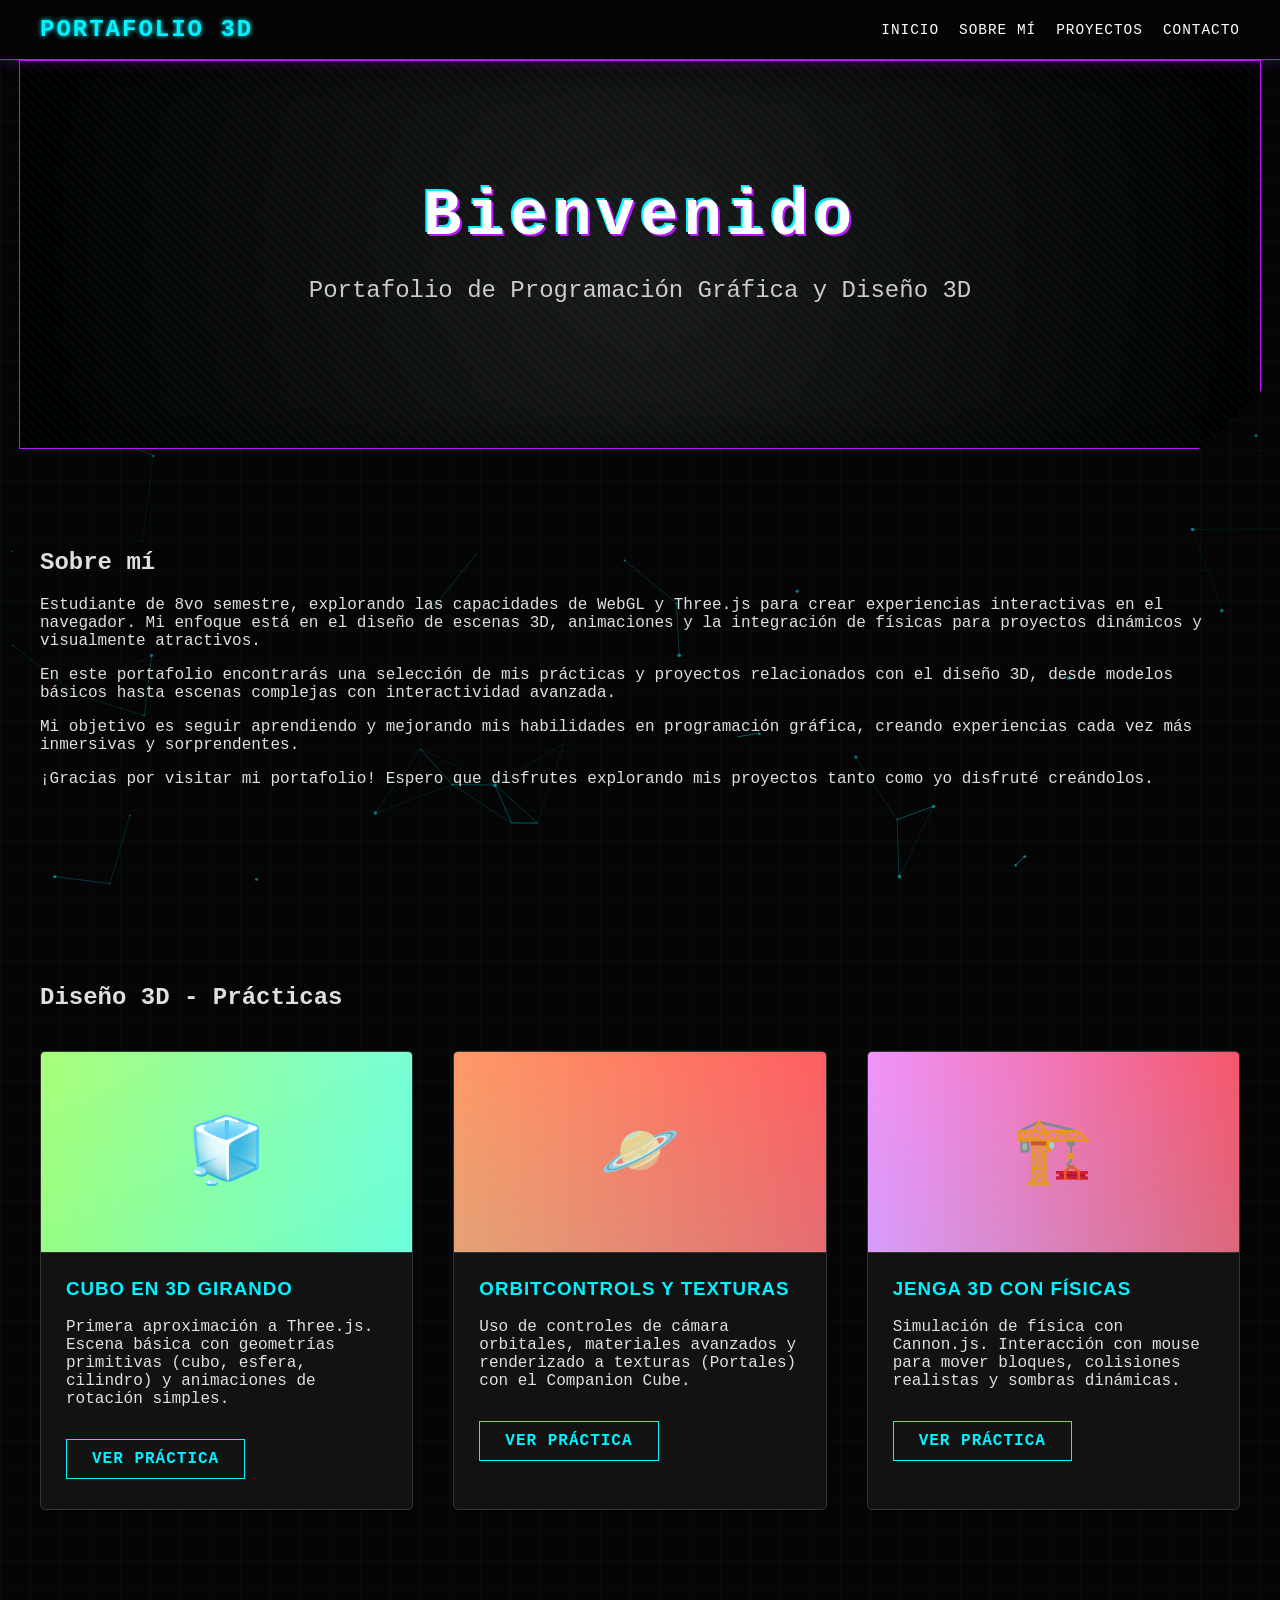
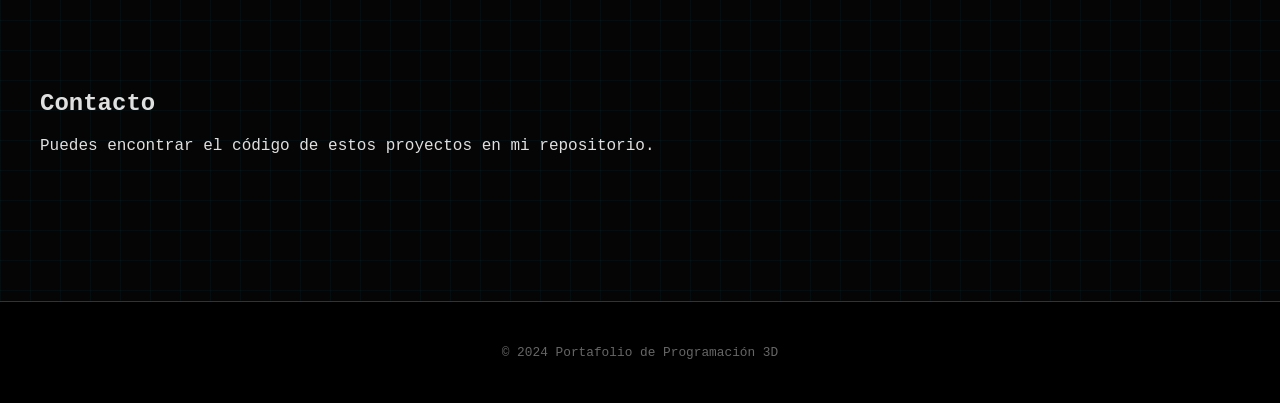
==== index.html @ 0275dac0 "Index" ====
<!DOCTYPE html>
<html lang="es">
<head>
    <meta charset="UTF-8">
    <meta name="viewport" content="width=device-width, initial-scale=1.0">
    <title>Portafolio de Diseño 3D</title>
    <style>
        :root {
            --primary: #00f3ff; /* Cyan Neon */
            --secondary: #bc13fe; /* Purple Neon */
            --bg-color: #050505; /* Deep Black */
            --card-bg: #121212; /* Dark Gray */
            --text-color: #e0e0e0;
            --neon-glow: 0 0 10px var(--primary), 0 0 20px var(--primary);
        }

        body { 
            font-family: 'Courier New', Courier, monospace; 
            margin: 0; padding: 0; 
            background-color: var(--bg-color); 
            color: var(--text-color);
            background-image: linear-gradient(rgba(0, 243, 255, 0.03) 1px, transparent 1px), linear-gradient(90deg, rgba(0, 243, 255, 0.03) 1px, transparent 1px);
            background-size: 30px 30px;
            animation: bgScroll 20s linear infinite;
        }
        
        @keyframes bgScroll {
            from { background-position: 0 0; }
            to { background-position: 30px 30px; }
        }

        #bg-canvas {
            position: fixed;
            top: 0;
            left: 0;
            width: 100%;
            height: 100%;
            z-index: -1;
            pointer-events: none;
        }
        
        /* Navigation */
        header { 
            background-color: rgba(5, 5, 5, 0.9); 
            border-bottom: 1px solid var(--secondary); 
            padding: 1rem 0; 
            position: sticky; 
            top: 0; 
            z-index: 1000; 
            box-shadow: 0 0 15px rgba(188, 19, 254, 0.3); 
            backdrop-filter: blur(5px);
        }
        nav { display: flex; justify-content: space-between; align-items: center; max-width: 1200px; margin: 0 auto; padding: 0 20px; }
        .logo { 
            font-size: 1.5rem; 
            font-weight: bold; 
            color: var(--primary); 
            text-shadow: 0 0 5px var(--primary);
            text-transform: uppercase;
            letter-spacing: 2px;
        }
        nav ul { list-style: none; display: flex; gap: 20px; margin: 0; padding: 0; }
        nav a { color: #fff; text-decoration: none; font-weight: 500; transition: all 0.3s; text-transform: uppercase; font-size: 0.9rem; letter-spacing: 1px; }
        nav a:hover { color: var(--primary); text-shadow: 0 0 8px var(--primary); }
        
        /* Sections */
        section { padding: 80px 20px; max-width: 1200px; margin: 0 auto; }
        
        /* Hero */
        #inicio { 
            text-align: center; 
            padding: 120px 20px; 
            background: radial-gradient(circle at center, #1a1a1a 0%, #000000 100%); 
            border: 1px solid var(--secondary); 
            box-shadow: 0 0 20px rgba(188, 19, 254, 0.2), inset 0 0 50px rgba(0,0,0,0.8);
            position: relative;
            overflow: hidden;
            clip-path: polygon(0 0, 100% 0, 100% 85%, 95% 100%, 0 100%);
        }
        #inicio::before {
            content: '';
            position: absolute;
            top: 0; left: 0; right: 0; bottom: 0;
            background: linear-gradient(45deg, transparent 49%, var(--primary) 50%, transparent 51%);
            background-size: 10px 10px;
            opacity: 0.1;
            pointer-events: none;
        }
        #inicio h1 { 
            font-size: 4rem; 
            margin: 0 0 20px 0; 
            color: #fff;
            text-shadow: 2px 2px 0px var(--secondary), -2px -2px 0px var(--primary);
            letter-spacing: 5px;
            animation: glitch 3s infinite alternate;
        }
        
        @keyframes glitch {
            0% { text-shadow: 2px 2px 0px var(--secondary), -2px -2px 0px var(--primary); transform: skew(0deg); }
            20% { text-shadow: 2px -2px 0px var(--secondary), -2px 2px 0px var(--primary); transform: skew(-1deg); }
            40% { text-shadow: -2px 2px 0px var(--secondary), 2px -2px 0px var(--primary); transform: skew(0.5deg); }
            60% { text-shadow: -2px -2px 0px var(--secondary), 2px 2px 0px var(--primary); transform: skew(-0.5deg); }
            80% { text-shadow: 2px 2px 0px var(--secondary), -2px -2px 0px var(--primary); transform: skew(1deg); }
            100% { text-shadow: 2px 2px 0px var(--secondary), -2px -2px 0px var(--primary); transform: skew(0deg); }
        }
        #inicio p { font-size: 1.5rem; opacity: 0.9; font-weight: 300; }

        /* Projects */
        .projects-grid { display: grid; grid-template-columns: repeat(auto-fit, minmax(300px, 1fr)); gap: 40px; margin-top: 40px; }
        .project-card { 
            background: var(--card-bg); 
            border: 1px solid #333; 
            border-radius: 5px; 
            overflow: hidden; 
            transition: all 0.3s ease; 
            position: relative;
        }
        .project-card:hover { 
            transform: translateY(-5px); 
            border-color: var(--primary);
            box-shadow: 0 0 15px rgba(0, 243, 255, 0.4);
        }
        .card-image { 
            height: 200px; 
            background-color: #000; 
            display: flex; 
            align-items: center; 
            justify-content: center; 
            font-size: 4rem; 
            border-bottom: 1px solid #333;
            position: relative;
        }
        .card-image::after {
            content: '';
            position: absolute;
            width: 100%; height: 100%;
            background: linear-gradient(180deg, transparent 0%, rgba(0, 243, 255, 0.1) 100%);
        }
        .card-content { padding: 25px; color: var(--text-color); }
        .card-content h3 { margin-top: 0; color: var(--primary); font-family: 'Segoe UI', sans-serif; text-transform: uppercase; letter-spacing: 1px; }
        .btn { 
            display: inline-block; 
            padding: 10px 25px; 
            background-color: transparent; 
            color: var(--primary); 
            text-decoration: none; 
            border: 1px solid var(--primary);
            margin-top: 15px; 
            transition: all 0.3s; 
            text-transform: uppercase;
            font-weight: bold;
            letter-spacing: 1px;
            position: relative;
            overflow: hidden;
        }
        .btn:hover { 
            background-color: var(--primary); 
            color: #000; 
            box-shadow: 0 0 20px var(--primary); 
        }

        /* Footer */
        footer { 
            background-color: #000; 
            color: #666; 
            text-align: center; 
            padding: 30px; 
            margin-top: 50px; 
            border-top: 1px solid #333;
            font-size: 0.8rem;
        }

        /* Responsive */
        @media (max-width: 768px) {
            nav { flex-direction: column; gap: 15px; }
            #inicio h1 { font-size: 2.5rem; }
        }
    </style>
</head>
<body>

    <canvas id="bg-canvas"></canvas>

    <header>
        <nav>
            <div class="logo">Portafolio 3D</div>
            <ul>
                <li><a href="#inicio">Inicio</a></li>
                <li><a href="#sobre-mi">Sobre mí</a></li>
                <li><a href="#diseno-3d">Proyectos</a></li>
                <li><a href="#contacto">Contacto</a></li>
            </ul>
        </nav>
    </header>

    <section id="inicio">
        <h1>Bienvenido</h1>
        <p>Portafolio de Programación Gráfica y Diseño 3D </p>
    </section>

    <section id="sobre-mi">
        <h2>Sobre mí</h2>
        <p>Estudiante de 8vo semestre, explorando las capacidades de WebGL y Three.js para crear experiencias interactivas en el navegador.
            Mi enfoque está en el diseño de escenas 3D, animaciones y la integración de físicas para proyectos dinámicos y visualmente atractivos.</p>
            <p>En este portafolio encontrarás una selección de mis prácticas y proyectos relacionados con el diseño 3D, desde modelos básicos hasta escenas complejas con interactividad avanzada.</p>
            <p>Mi objetivo es seguir aprendiendo y mejorando mis habilidades en programación gráfica, creando experiencias cada vez más inmersivas y sorprendentes.</p>
            <p>¡Gracias por visitar mi portafolio! Espero que disfrutes explorando mis proyectos tanto como yo disfruté creándolos.</p>
        </p>
    </section>

    <section id="diseno-3d">
        <h2>Diseño 3D - Prácticas</h2>
        <div class="projects-grid">
            <!-- Práctica 1 -->
            <article class="project-card">
                <div class="card-image" style="background: linear-gradient(to right, #a8ff78, #78ffd6);">🧊</div>
                <div class="card-content">
                    <h3>Cubo en 3D girando</h3>
                    <p>Primera aproximación a Three.js. Escena básica con geometrías primitivas (cubo, esfera, cilindro) y animaciones de rotación simples.</p>
                    <a href="cubo.html" class="btn" target="_blank">Ver Práctica</a>
                </div>
            </article>

            <!-- Práctica 2 -->
            <article class="project-card">
                <div class="card-image" style="background: linear-gradient(to right, #ff9966, #ff5e62);">🪐</div>
                <div class="card-content">
                    <h3>OrbitControls y Texturas</h3>
                    <p>Uso de controles de cámara orbitales, materiales avanzados y renderizado a texturas (Portales) con el Companion Cube.</p>
                    <a href="orbit.html" class="btn" target="_blank">Ver Práctica</a>
                </div>
            </article>

            <!-- Práctica 3 -->
            <article class="project-card">
                <div class="card-image" style="background: linear-gradient(to right, #f093fb, #f5576c);">🏗️</div>
                <div class="card-content">
                    <h3>Jenga 3D con Físicas</h3>
                    <p>Simulación de física con Cannon.js. Interacción con mouse para mover bloques, colisiones realistas y sombras dinámicas.</p>
                    <a href="A.html" class="btn" target="_blank">Ver Práctica</a>
                </div>
            </article>
        </div>
    </section>

    <section id="contacto">
        <h2>Contacto</h2>
        <p>Puedes encontrar el código de estos proyectos en mi repositorio.</p>
    </section>

    <footer>
        <p>&copy; 2024 Portafolio de Programación 3D</p>
    </footer>

    <script>
        const canvas = document.getElementById('bg-canvas');
        const ctx = canvas.getContext('2d');
        let width, height;
        let particles = [];

        function resize() {
            width = canvas.width = window.innerWidth;
            height = canvas.height = window.innerHeight;
        }
        window.addEventListener('resize', resize);
        resize();

        class Particle {
            constructor() {
                this.x = Math.random() * width;
                this.y = Math.random() * height;
                this.vx = (Math.random() - 0.5) * 1; // Velocidad
                this.vy = (Math.random() - 0.5) * 1;
                this.size = Math.random() * 2;
            }
            update() {
                this.x += this.vx;
                this.y += this.vy;
                if (this.x < 0 || this.x > width) this.vx *= -1;
                if (this.y < 0 || this.y > height) this.vy *= -1;
            }
            draw() {
                ctx.fillStyle = 'rgba(0, 243, 255, 0.5)';
                ctx.beginPath();
                ctx.arc(this.x, this.y, this.size, 0, Math.PI * 2);
                ctx.fill();
            }
        }

        for (let i = 0; i < 80; i++) particles.push(new Particle());

        function animate() {
            ctx.clearRect(0, 0, width, height);
            particles.forEach((p, index) => {
                p.update();
                p.draw();
                for (let j = index + 1; j < particles.length; j++) {
                    const p2 = particles[j];
                    const dx = p.x - p2.x;
                    const dy = p.y - p2.y;
                    const dist = Math.sqrt(dx*dx + dy*dy);
                    if (dist < 100) {
                        ctx.strokeStyle = `rgba(0, 243, 255, ${1 - dist/100})`;
                        ctx.lineWidth = 0.5;
                        ctx.beginPath();
                        ctx.moveTo(p.x, p.y);
                        ctx.lineTo(p2.x, p2.y);
                        ctx.stroke();
                    }
                }
            });
            requestAnimationFrame(animate);
        }
        animate();
    </script>
</body>
</html>
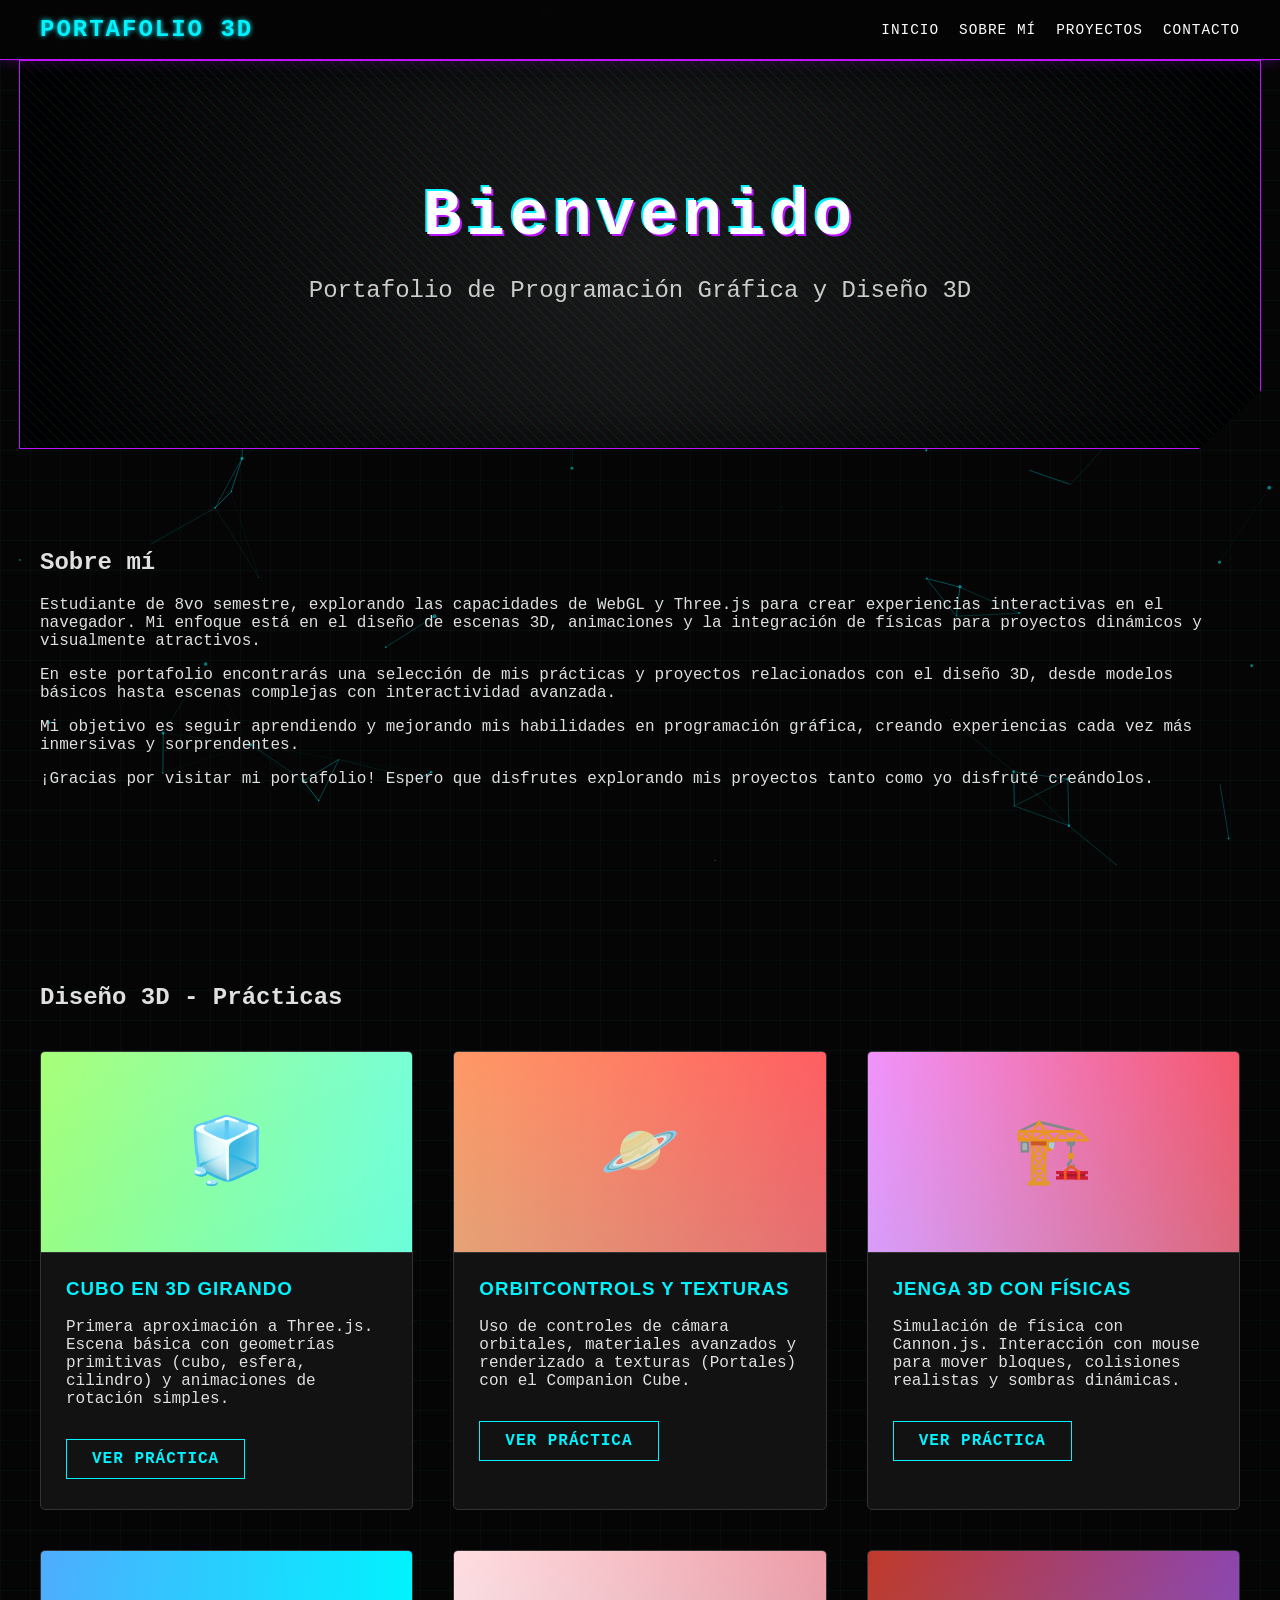
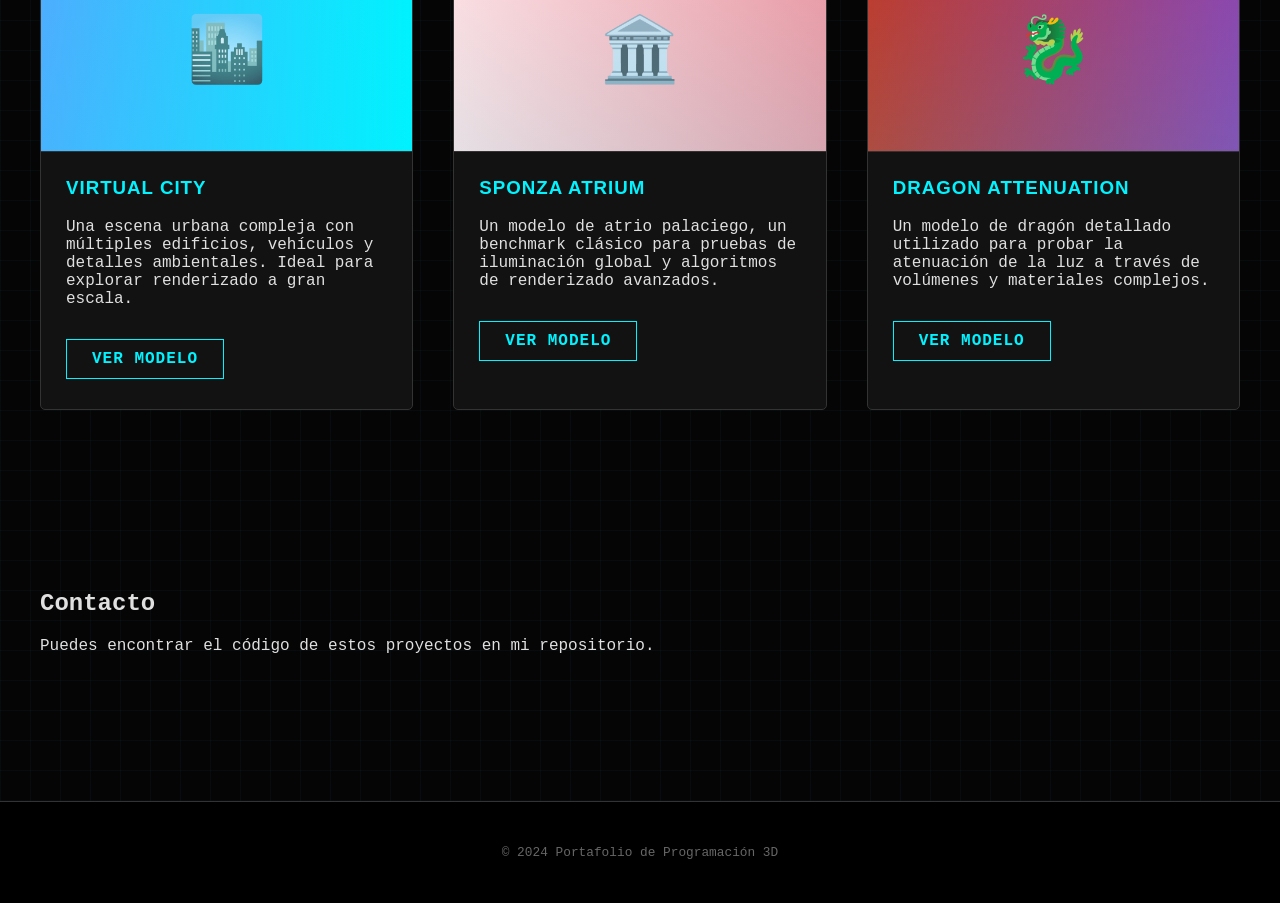
==== commit 15474351: "Cambios al portafolio" ====
--- a/index.html
+++ b/index.html
@@ -238,6 +238,35 @@
                     <h3>Jenga 3D con Físicas</h3>
                     <p>Simulación de física con Cannon.js. Interacción con mouse para mover bloques, colisiones realistas y sombras dinámicas.</p>
                     <a href="A.html" class="btn" target="_blank">Ver Práctica</a>
+                </div>
+            </article>
+            <!-- VirtualCity -->
+            <article class="project-card">
+                <div class="card-image" style="background: linear-gradient(to right, #4facfe, #00f2fe);">🏙️</div>
+                <div class="card-content">
+                    <h3>Virtual City</h3>
+                    <p>Una escena urbana compleja con múltiples edificios, vehículos y detalles ambientales. Ideal para explorar renderizado a gran escala.</p>
+                    <a href="virtual_city.html" class="btn" target="_blank">Ver Modelo</a>
+                </div>
+            </article>
+
+            <!-- Sponza -->
+            <article class="project-card">
+                <div class="card-image" style="background: linear-gradient(to right, #ffdde1, #ee9ca7);">🏛️</div>
+                <div class="card-content">
+                    <h3>Sponza Atrium</h3>
+                    <p>Un modelo de atrio palaciego, un benchmark clásico para pruebas de iluminación global y algoritmos de renderizado avanzados.</p>
+                    <a href="sponza.html" class="btn" target="_blank">Ver Modelo</a>
+                </div>
+            </article>
+
+            <!-- DragonAttenuation -->
+            <article class="project-card">
+                <div class="card-image" style="background: linear-gradient(to right, #c0392b, #8e44ad);">🐉</div>
+                <div class="card-content">
+                    <h3>Dragon Attenuation</h3>
+                    <p>Un modelo de dragón detallado utilizado para probar la atenuación de la luz a través de volúmenes y materiales complejos.</p>
+                    <a href="dragon.html" class="btn" target="_blank">Ver Modelo</a>
                 </div>
             </article>
         </div>
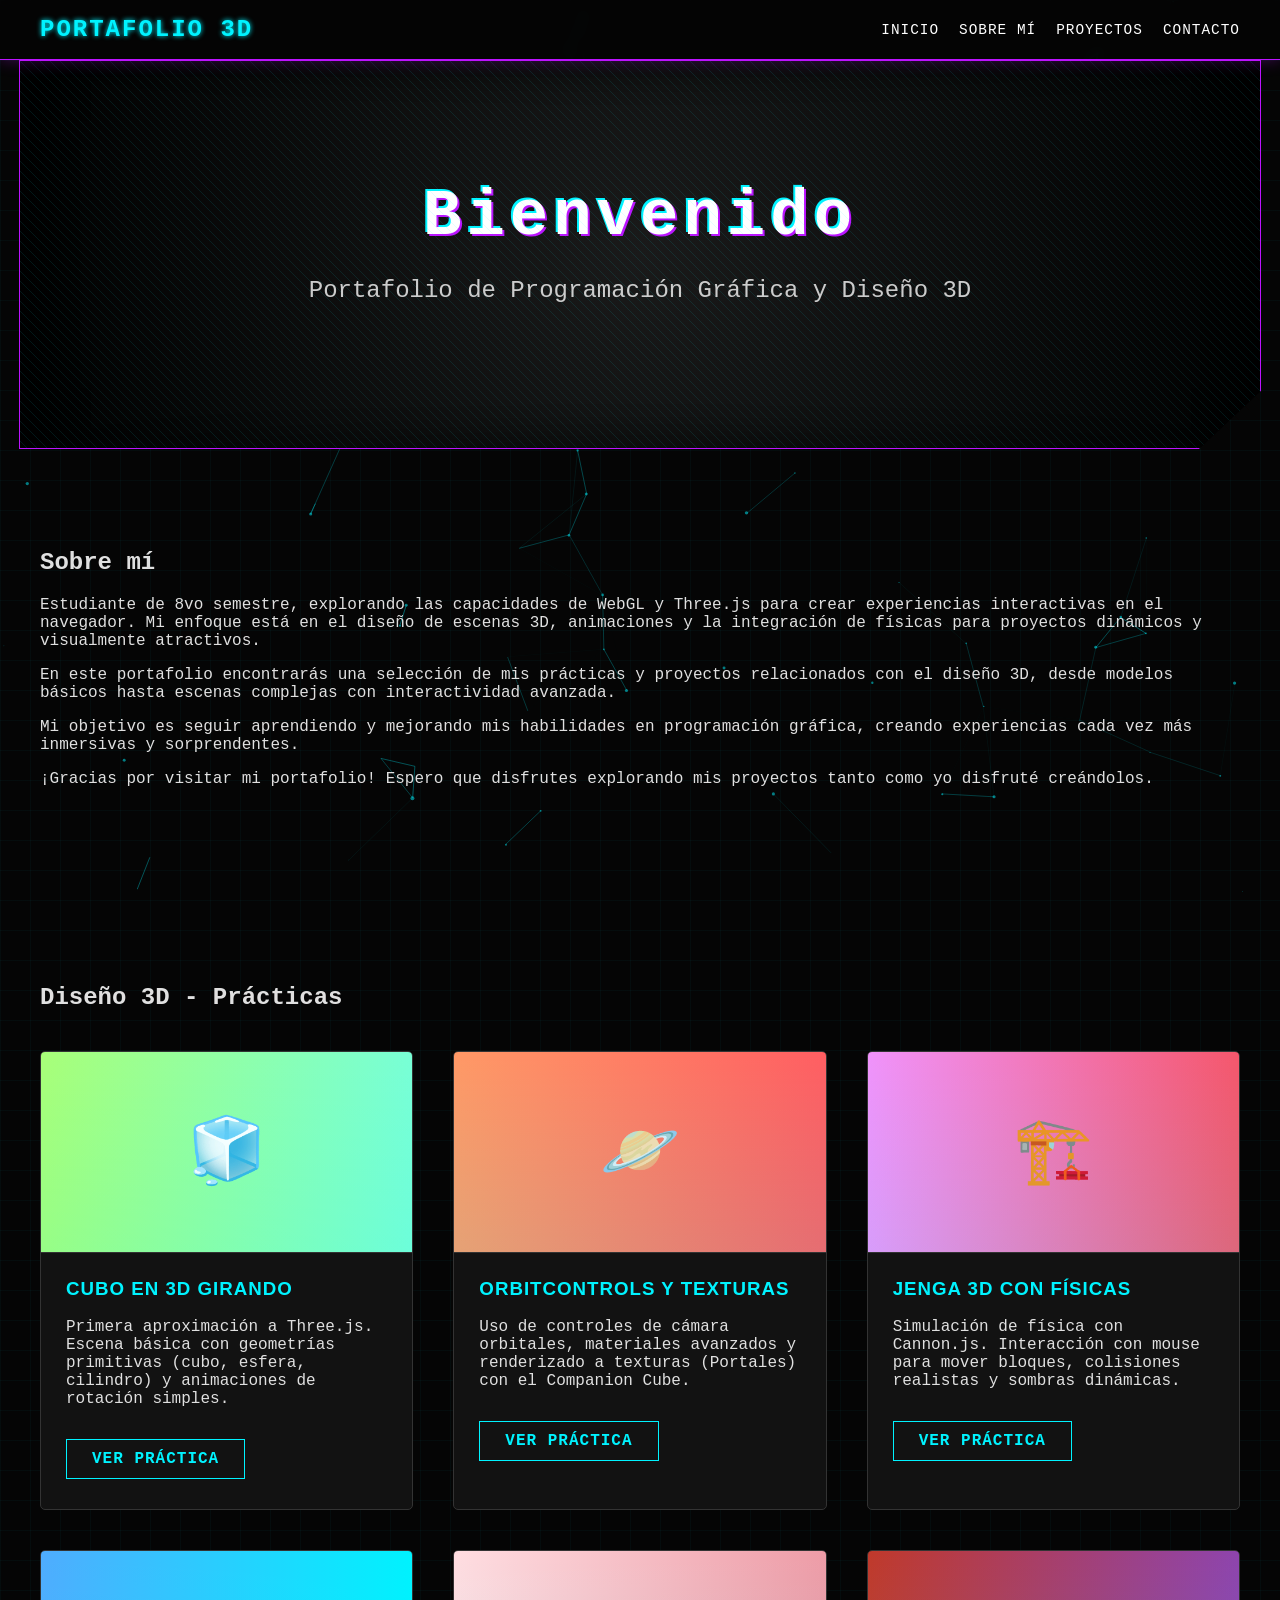
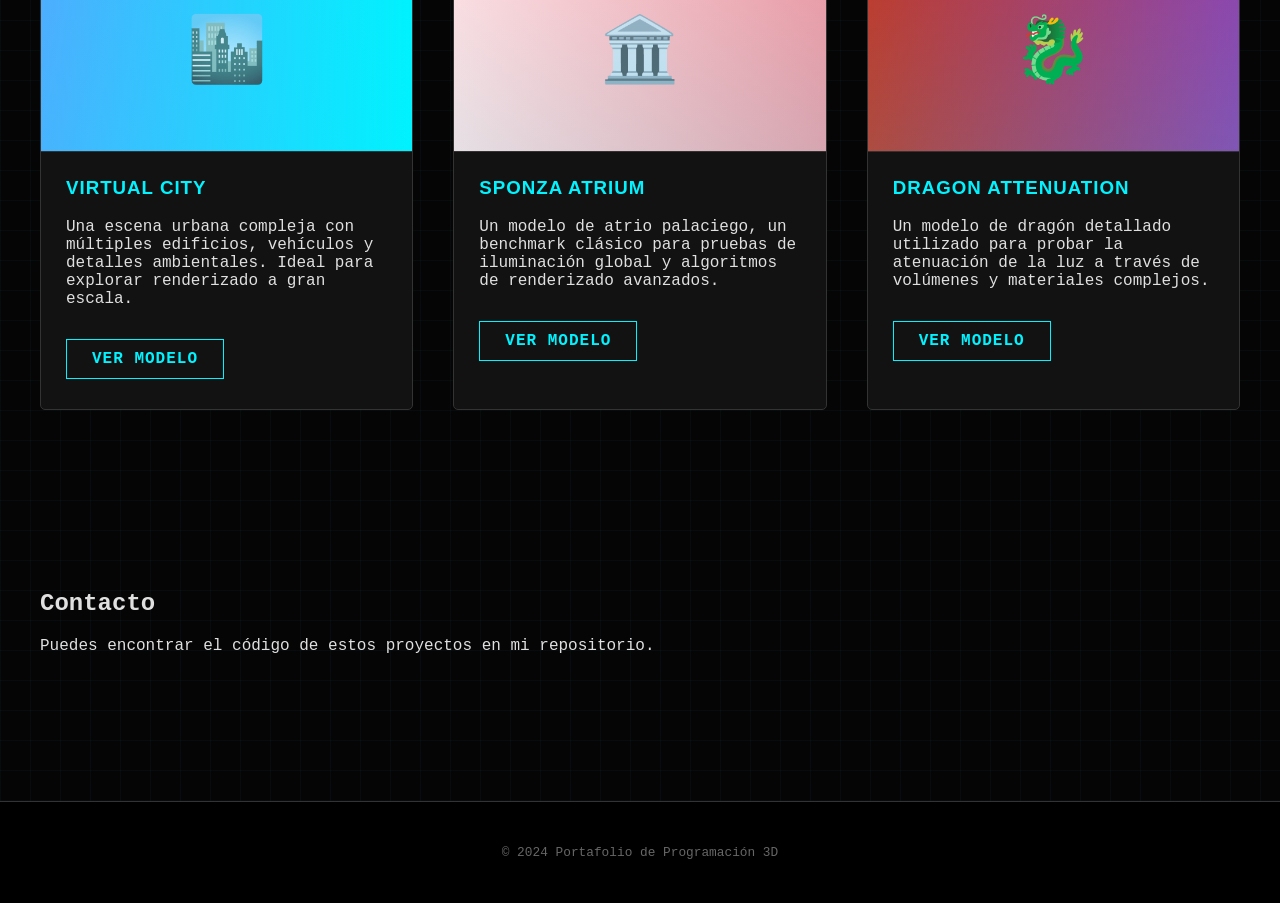
==== commit bb9f3449: "Cambio al Portafolio" ====
--- a/index.html
+++ b/index.html
@@ -6,7 +6,7 @@
     <title>Portafolio de Diseño 3D</title>
     <style>
         :root {
-            --primary: #00f3ff; /* Cyan Neon */
+            --primary: #00f3ff; 
             --secondary: #bc13fe; /* Purple Neon */
             --bg-color: #050505; /* Deep Black */
             --card-bg: #121212; /* Dark Gray */
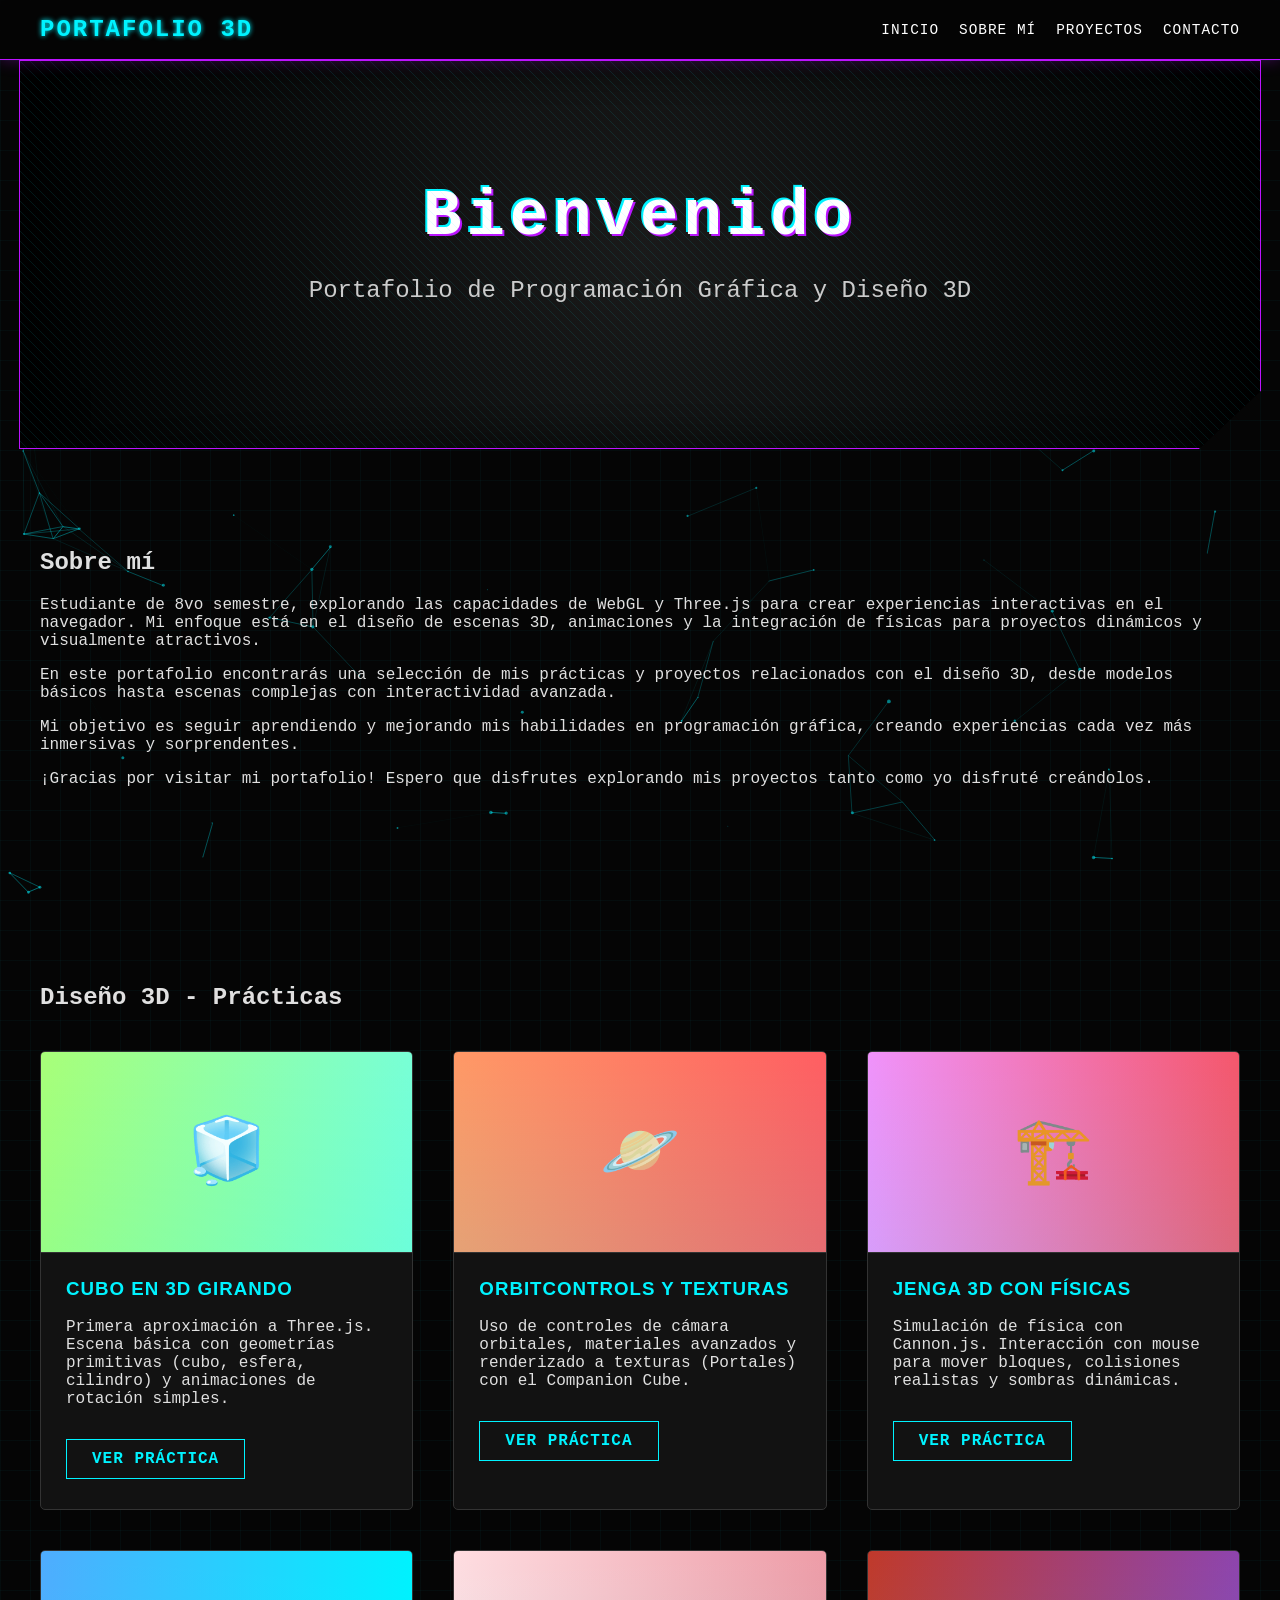
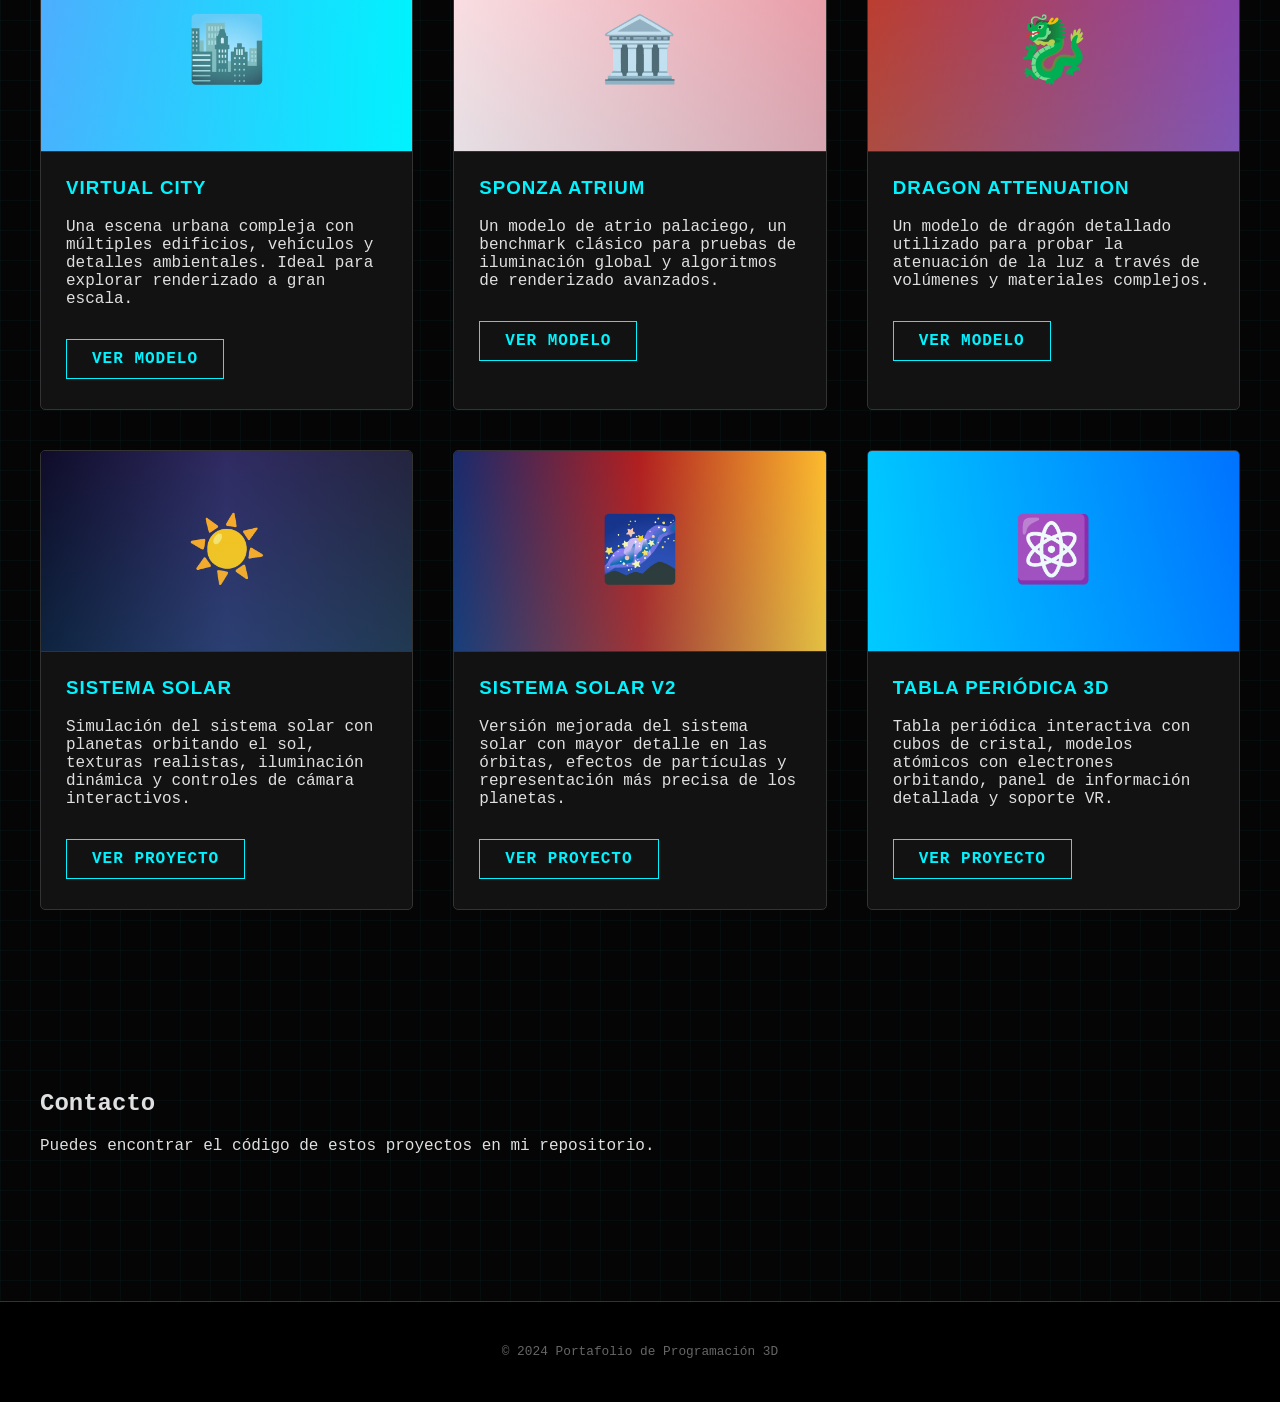
==== commit 5a95ae0f: "a" ====
--- a/index.html
+++ b/index.html
@@ -267,6 +267,36 @@
                     <h3>Dragon Attenuation</h3>
                     <p>Un modelo de dragón detallado utilizado para probar la atenuación de la luz a través de volúmenes y materiales complejos.</p>
                     <a href="dragon.html" class="btn" target="_blank">Ver Modelo</a>
+                </div>
+            </article>
+
+            <!-- Sistema Solar -->
+            <article class="project-card">
+                <div class="card-image" style="background: linear-gradient(to right, #0f0c29, #302b63, #24243e);">☀️</div>
+                <div class="card-content">
+                    <h3>Sistema Solar</h3>
+                    <p>Simulación del sistema solar con planetas orbitando el sol, texturas realistas, iluminación dinámica y controles de cámara interactivos.</p>
+                    <a href="SistemaSolar.html" class="btn" target="_blank">Ver Proyecto</a>
+                </div>
+            </article>
+
+            <!-- Sistema Solar 2 -->
+            <article class="project-card">
+                <div class="card-image" style="background: linear-gradient(to right, #1a2a6c, #b21f1f, #fdbb2d);">🌌</div>
+                <div class="card-content">
+                    <h3>Sistema Solar v2</h3>
+                    <p>Versión mejorada del sistema solar con mayor detalle en las órbitas, efectos de partículas y representación más precisa de los planetas.</p>
+                    <a href="SistemaSolar2.html" class="btn" target="_blank">Ver Proyecto</a>
+                </div>
+            </article>
+
+            <!-- Tabla Periódica 3D -->
+            <article class="project-card">
+                <div class="card-image" style="background: linear-gradient(to right, #00c6ff, #0072ff);">⚛️</div>
+                <div class="card-content">
+                    <h3>Tabla Periódica 3D</h3>
+                    <p>Tabla periódica interactiva con cubos de cristal, modelos atómicos con electrones orbitando, panel de información detallada y soporte VR.</p>
+                    <a href="TablaPeridica.html" class="btn" target="_blank">Ver Proyecto</a>
                 </div>
             </article>
         </div>
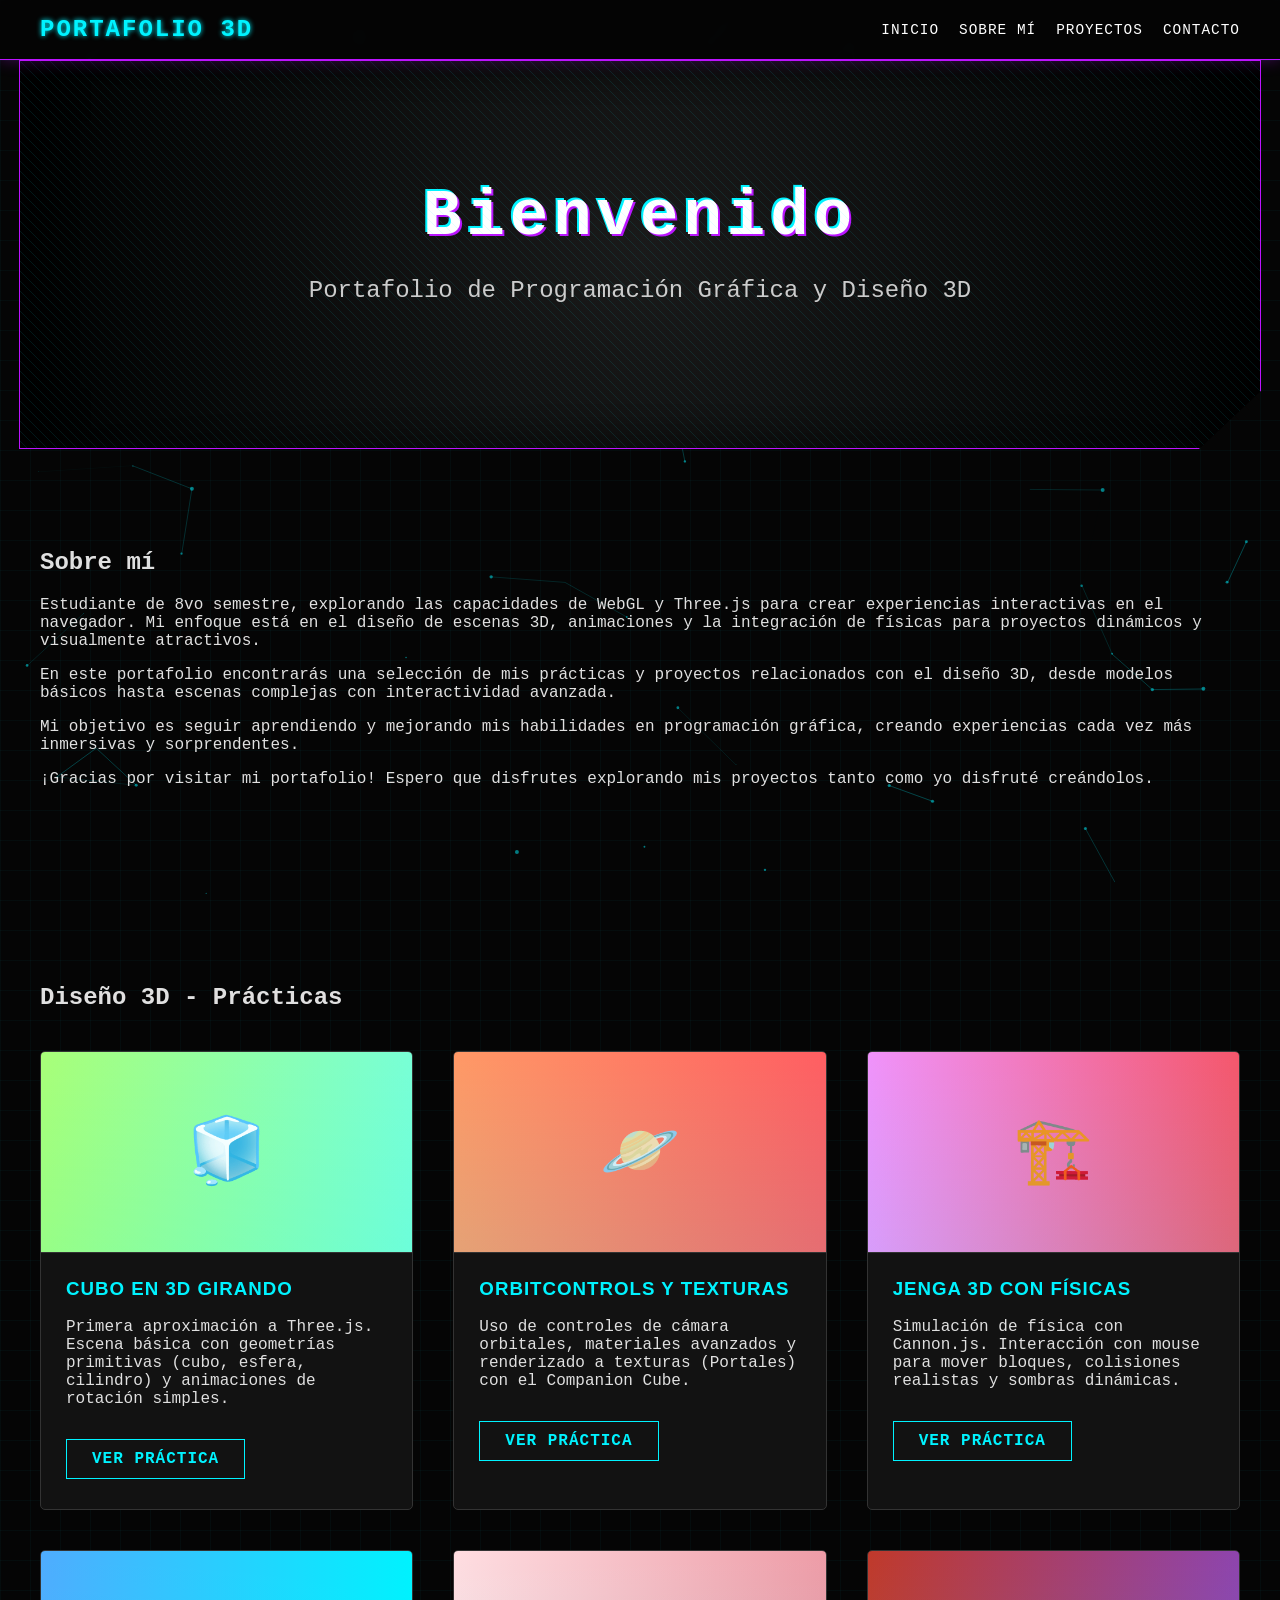
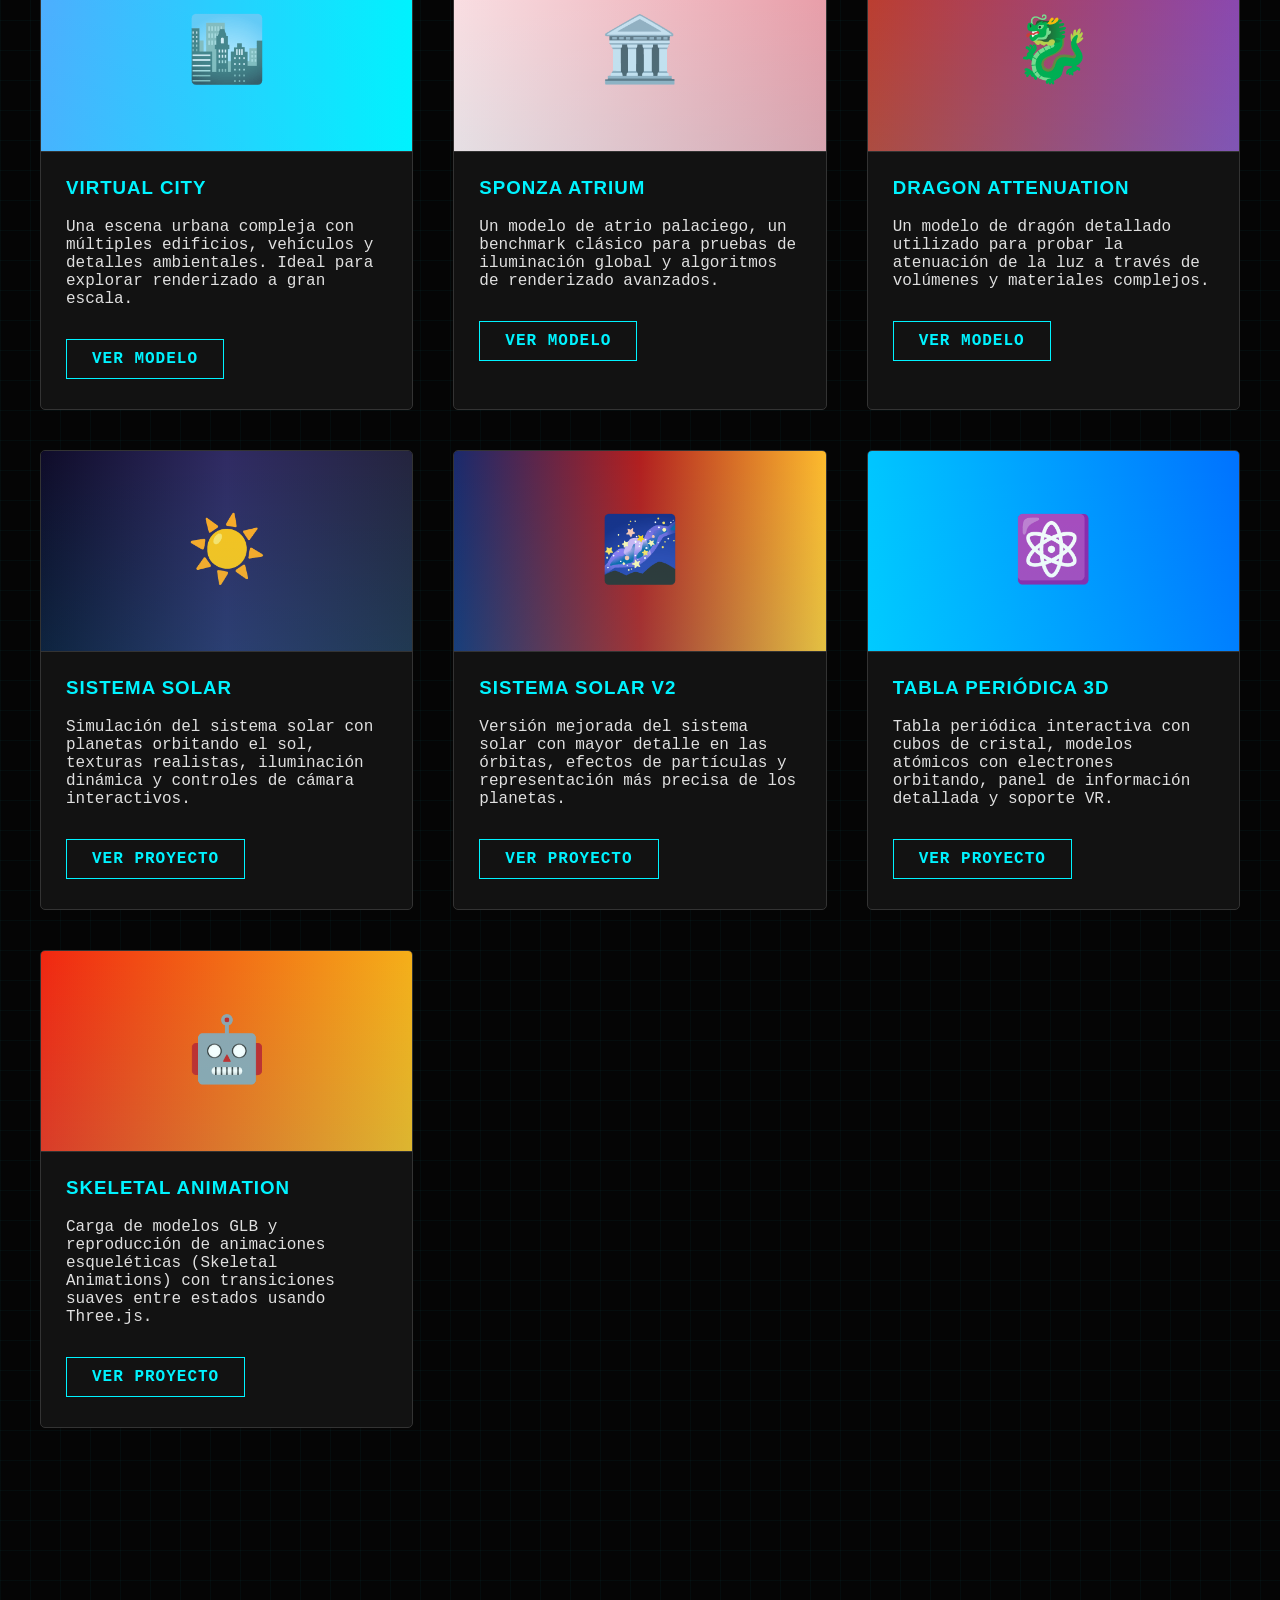
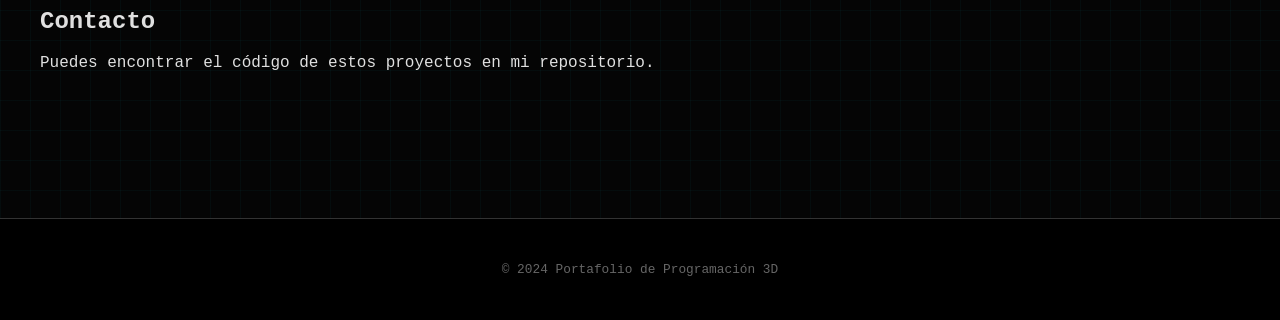
==== commit c0461197: "SkeletalAnimation" ====
--- a/index.html
+++ b/index.html
@@ -297,6 +297,16 @@
                     <h3>Tabla Periódica 3D</h3>
                     <p>Tabla periódica interactiva con cubos de cristal, modelos atómicos con electrones orbitando, panel de información detallada y soporte VR.</p>
                     <a href="TablaPeridica.html" class="btn" target="_blank">Ver Proyecto</a>
+                </div>
+            </article>
+
+            <!-- Skeletal Animation -->
+            <article class="project-card">
+                <div class="card-image" style="background: linear-gradient(to right, #f12711, #f5af19);">🤖</div>
+                <div class="card-content">
+                    <h3>Skeletal Animation</h3>
+                    <p>Carga de modelos GLB y reproducción de animaciones esqueléticas (Skeletal Animations) con transiciones suaves entre estados usando Three.js.</p>
+                    <a href="SkeletalAnimation/SkeletalAnimation.html" class="btn" target="_blank">Ver Proyecto</a>
                 </div>
             </article>
         </div>
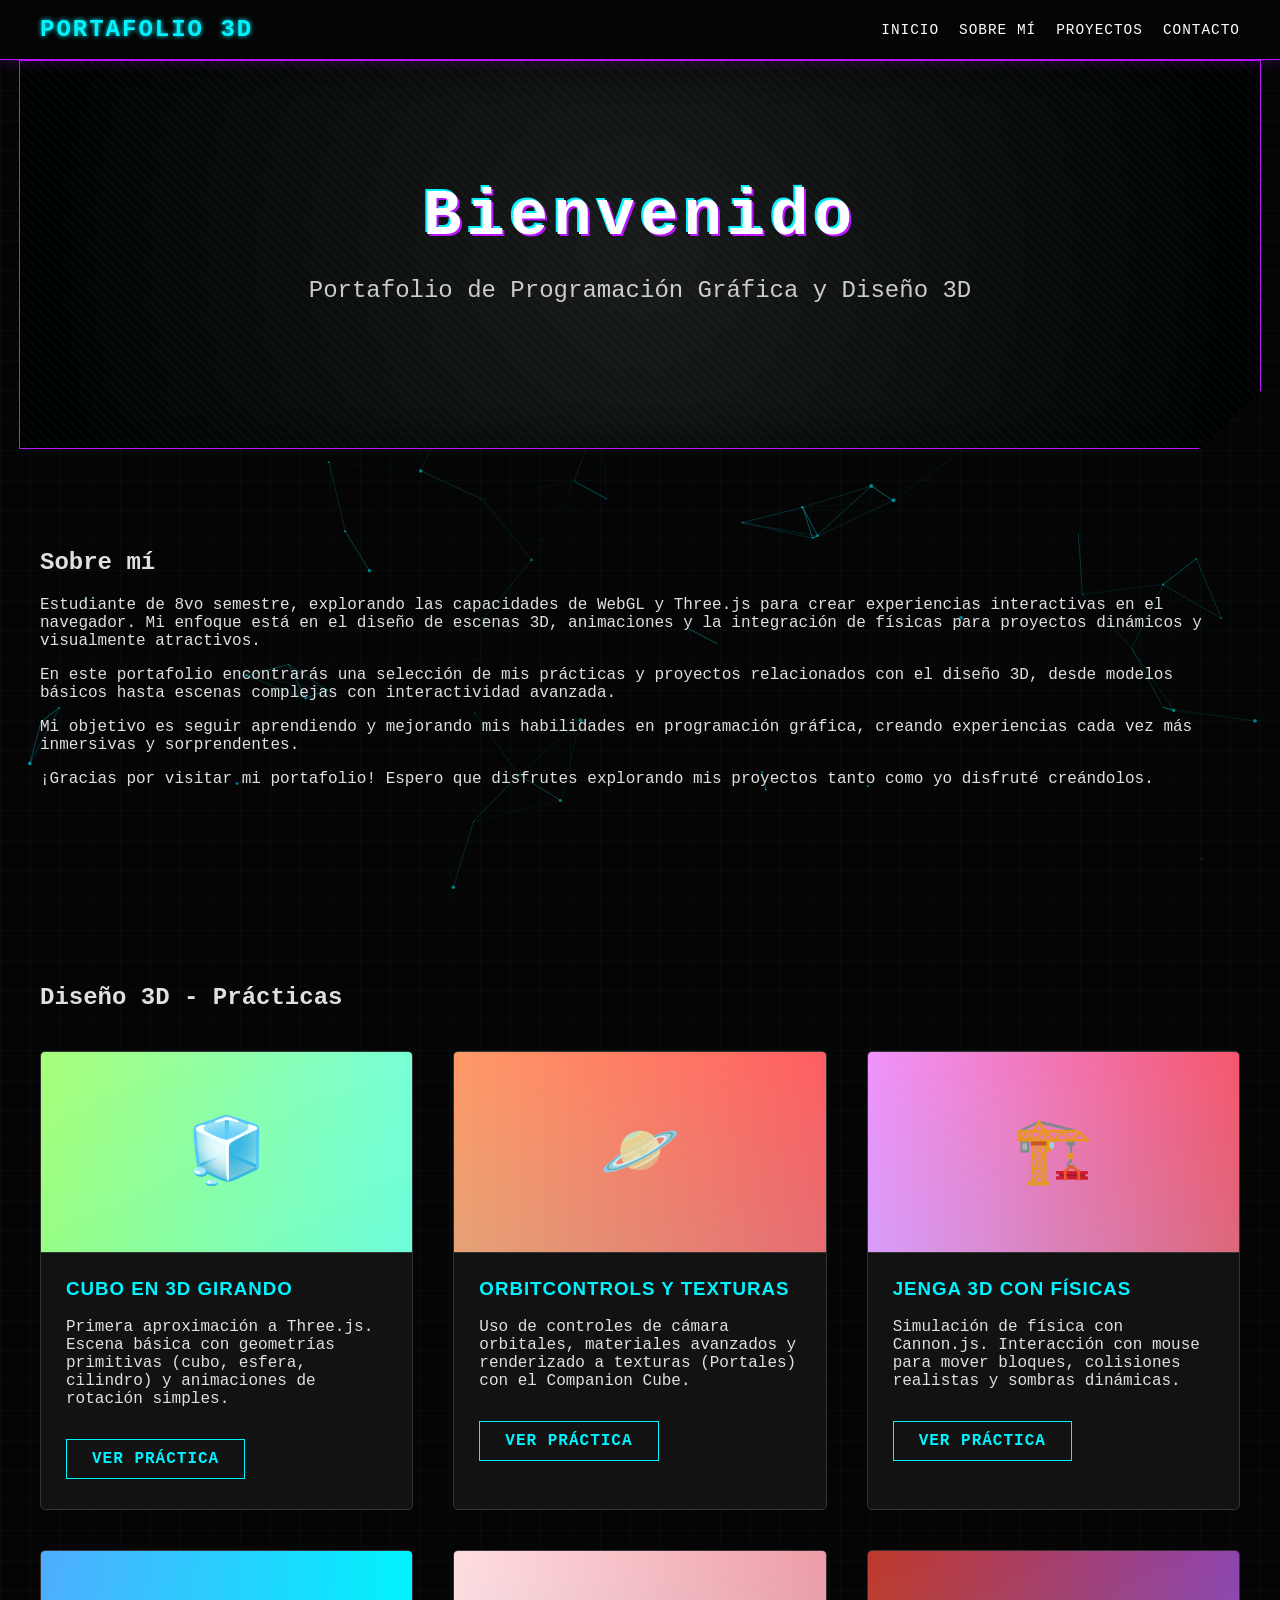
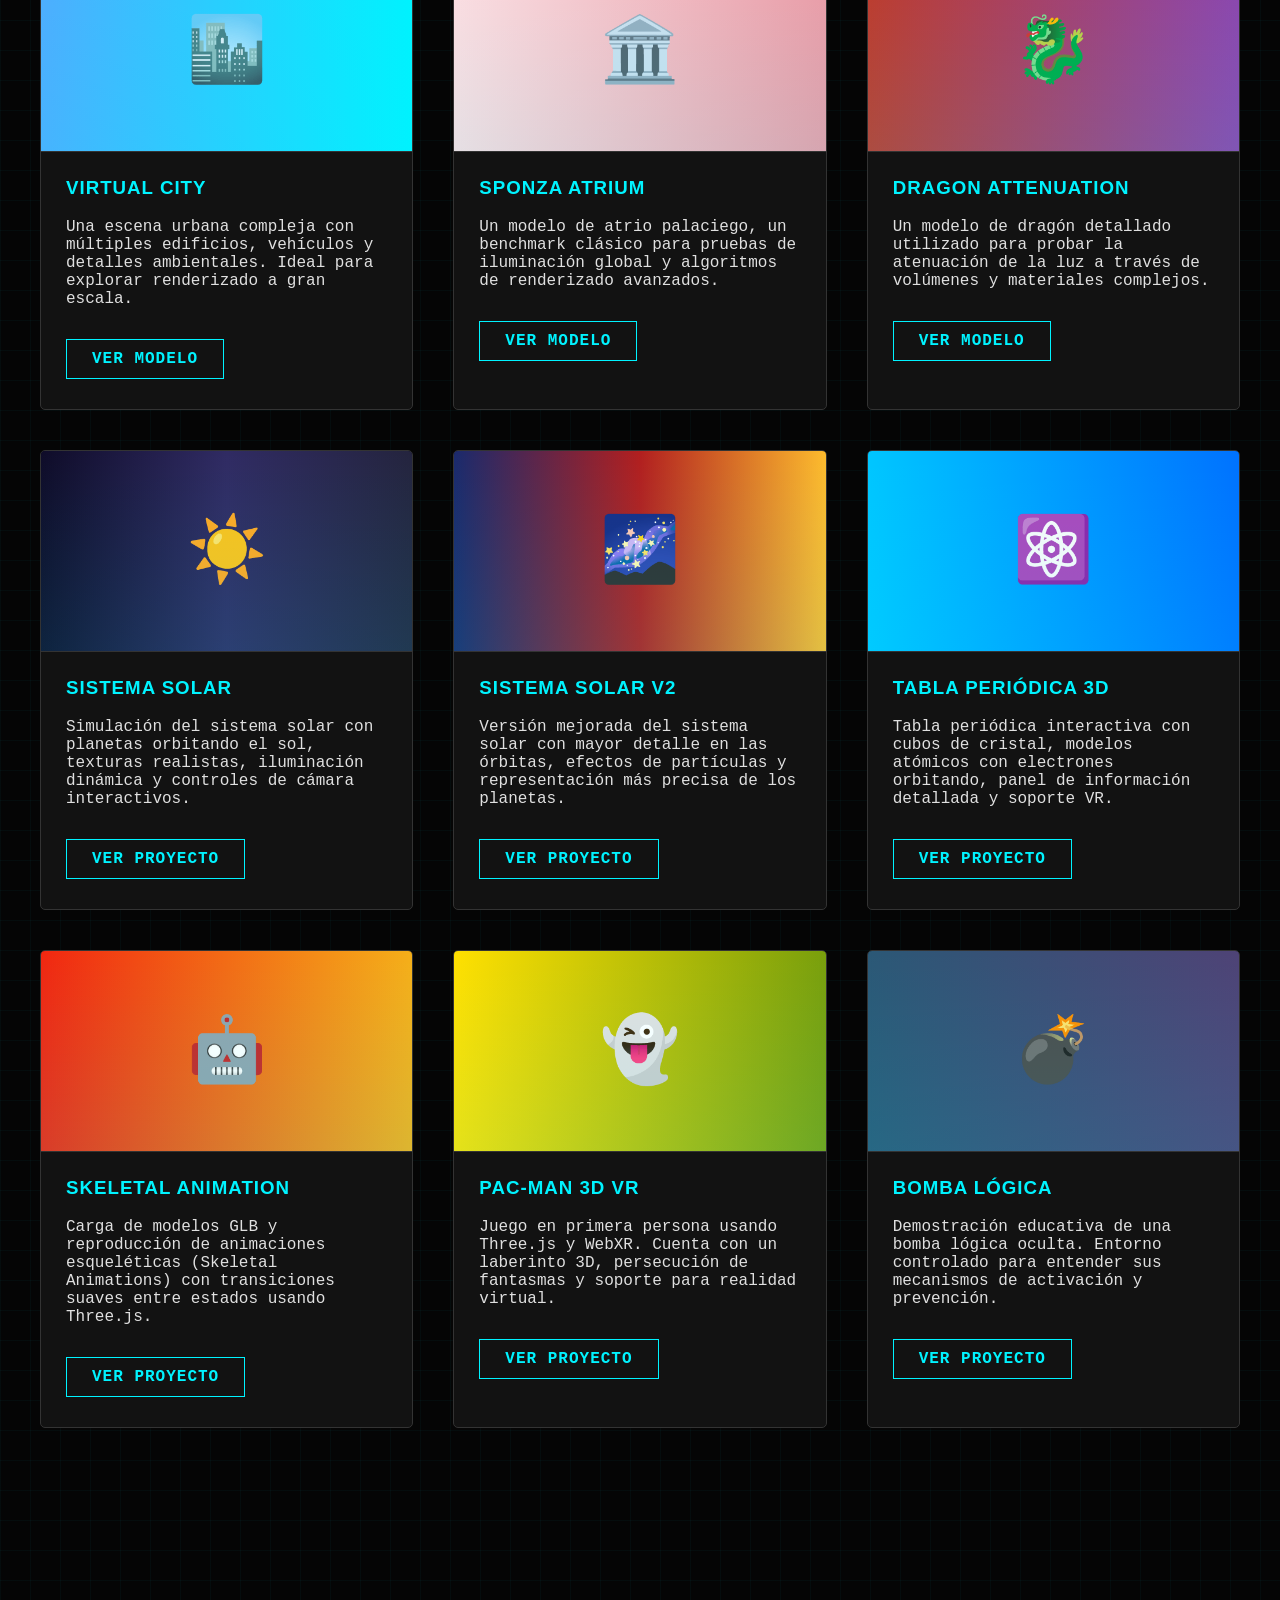
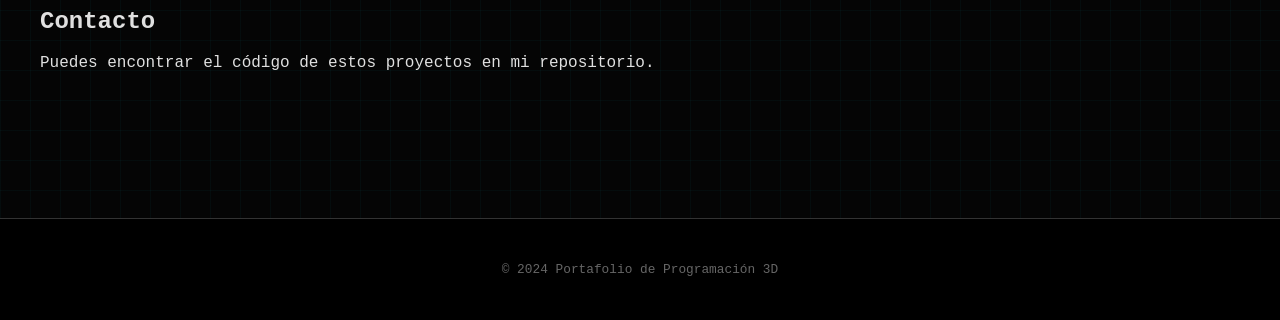
==== commit 3b5e8352: "feat: implement core game systems including audio management, cyberpunk HUD, and basic shooter mecha" ====
--- a/index.html
+++ b/index.html
@@ -307,6 +307,26 @@
                     <h3>Skeletal Animation</h3>
                     <p>Carga de modelos GLB y reproducción de animaciones esqueléticas (Skeletal Animations) con transiciones suaves entre estados usando Three.js.</p>
                     <a href="SkeletalAnimation/SkeletalAnimation.html" class="btn" target="_blank">Ver Proyecto</a>
+                </div>
+            </article>
+
+            <!-- Pac-Man 3D VR -->
+            <article class="project-card">
+                <div class="card-image" style="background: linear-gradient(to right, #ffe000, #799f0c);">👻</div>
+                <div class="card-content">
+                    <h3>Pac-Man 3D VR</h3>
+                    <p>Juego en primera persona usando Three.js y WebXR. Cuenta con un laberinto 3D, persecución de fantasmas y soporte para realidad virtual.</p>
+                    <a href="../PACMAN_Three/dist/index.html" class="btn" target="_blank">Ver Proyecto</a>
+                </div>
+            </article>
+
+            <!-- Bomba Lógica -->
+            <article class="project-card">
+                <div class="card-image" style="background: linear-gradient(to right, #2b5876, #4e4376);">💣</div>
+                <div class="card-content">
+                    <h3>Bomba Lógica</h3>
+                    <p>Demostración educativa de una bomba lógica oculta. Entorno controlado para entender sus mecanismos de activación y prevención.</p>
+                    <a href="../BombaLogica/index.html" class="btn" target="_blank">Ver Proyecto</a>
                 </div>
             </article>
         </div>
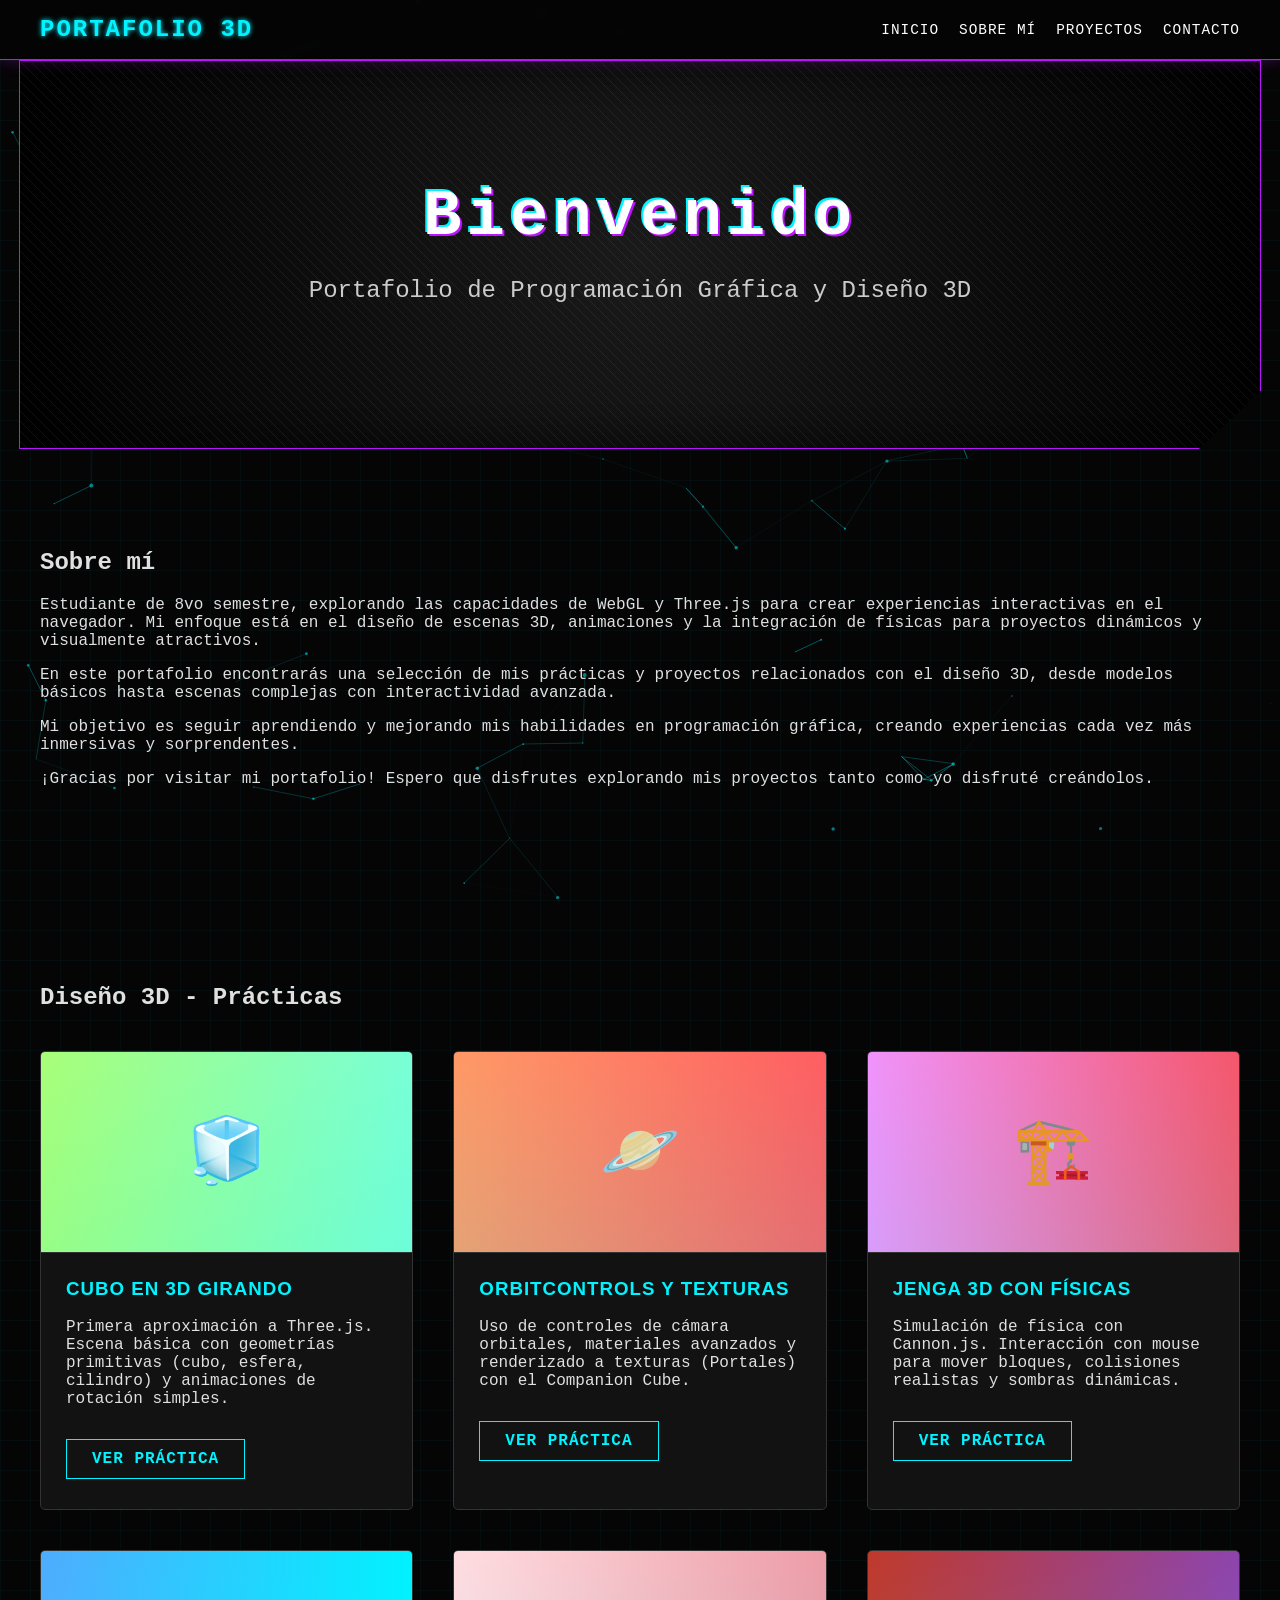
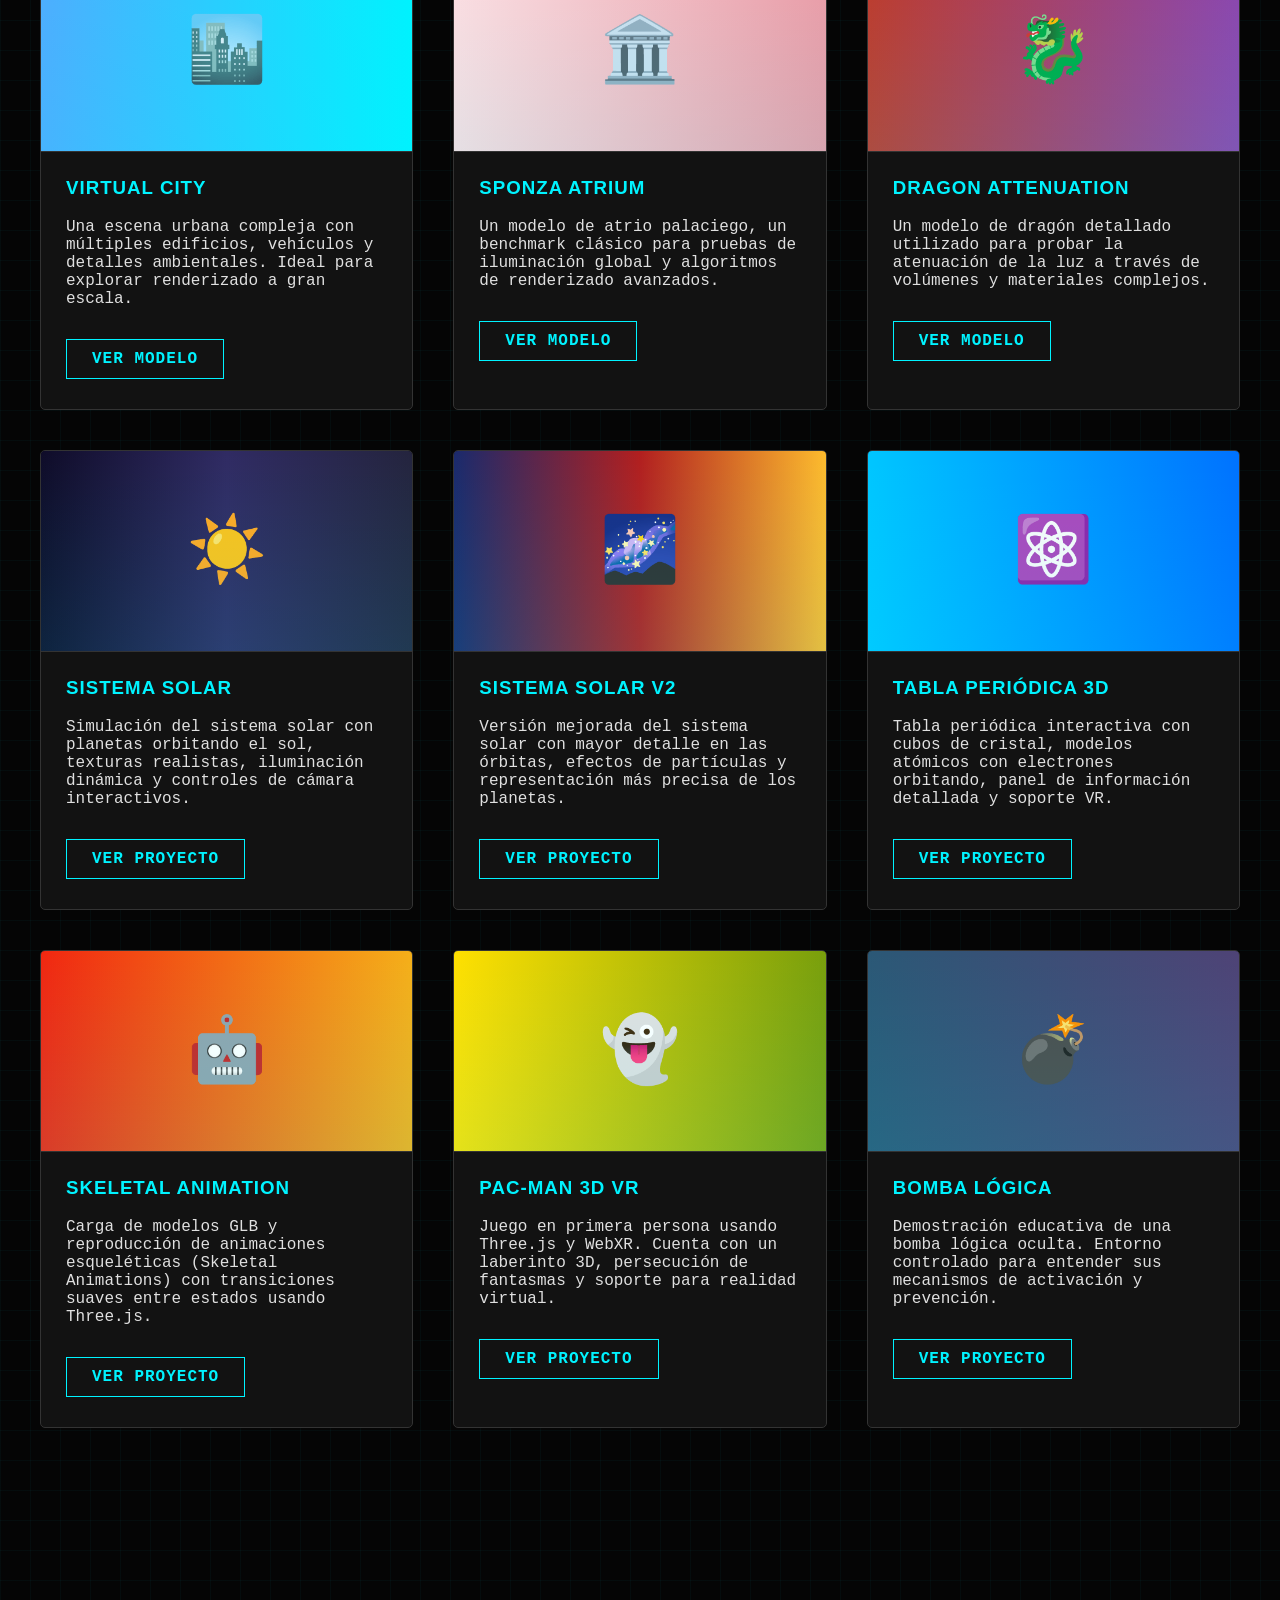
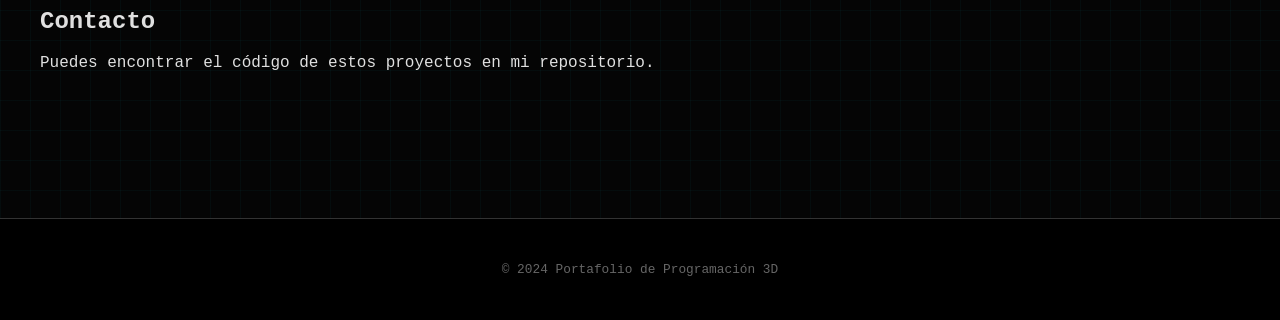
==== commit 93f776b8: "fix: update project relative paths in index.html to resolve broken links" ====
--- a/index.html
+++ b/index.html
@@ -316,7 +316,7 @@
                 <div class="card-content">
                     <h3>Pac-Man 3D VR</h3>
                     <p>Juego en primera persona usando Three.js y WebXR. Cuenta con un laberinto 3D, persecución de fantasmas y soporte para realidad virtual.</p>
-                    <a href="../PACMAN_Three/dist/index.html" class="btn" target="_blank">Ver Proyecto</a>
+                    <a href="PACMAN_Three/index.html" class="btn" target="_blank">Ver Proyecto</a>
                 </div>
             </article>
 
@@ -326,7 +326,7 @@
                 <div class="card-content">
                     <h3>Bomba Lógica</h3>
                     <p>Demostración educativa de una bomba lógica oculta. Entorno controlado para entender sus mecanismos de activación y prevención.</p>
-                    <a href="../BombaLogica/index.html" class="btn" target="_blank">Ver Proyecto</a>
+                    <a href="BombaLogica/index.html" class="btn" target="_blank">Ver Proyecto</a>
                 </div>
             </article>
         </div>
